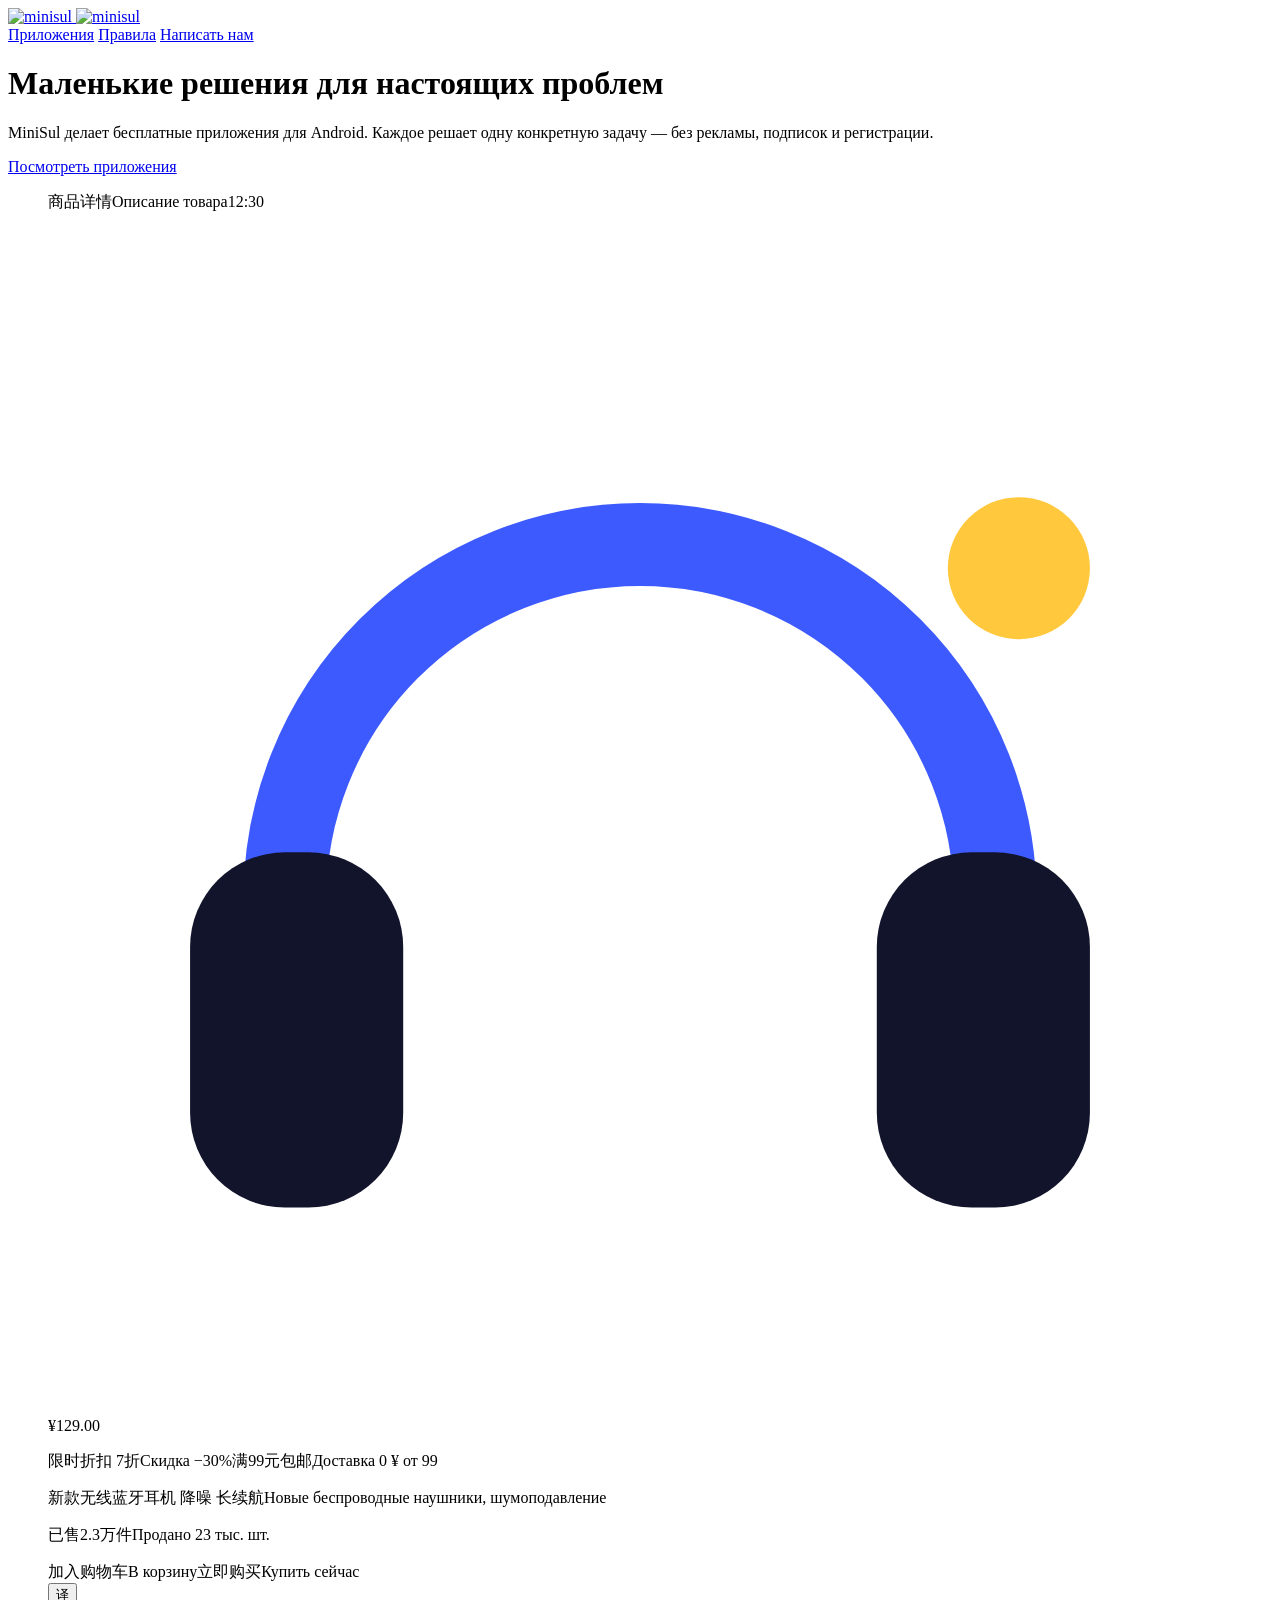
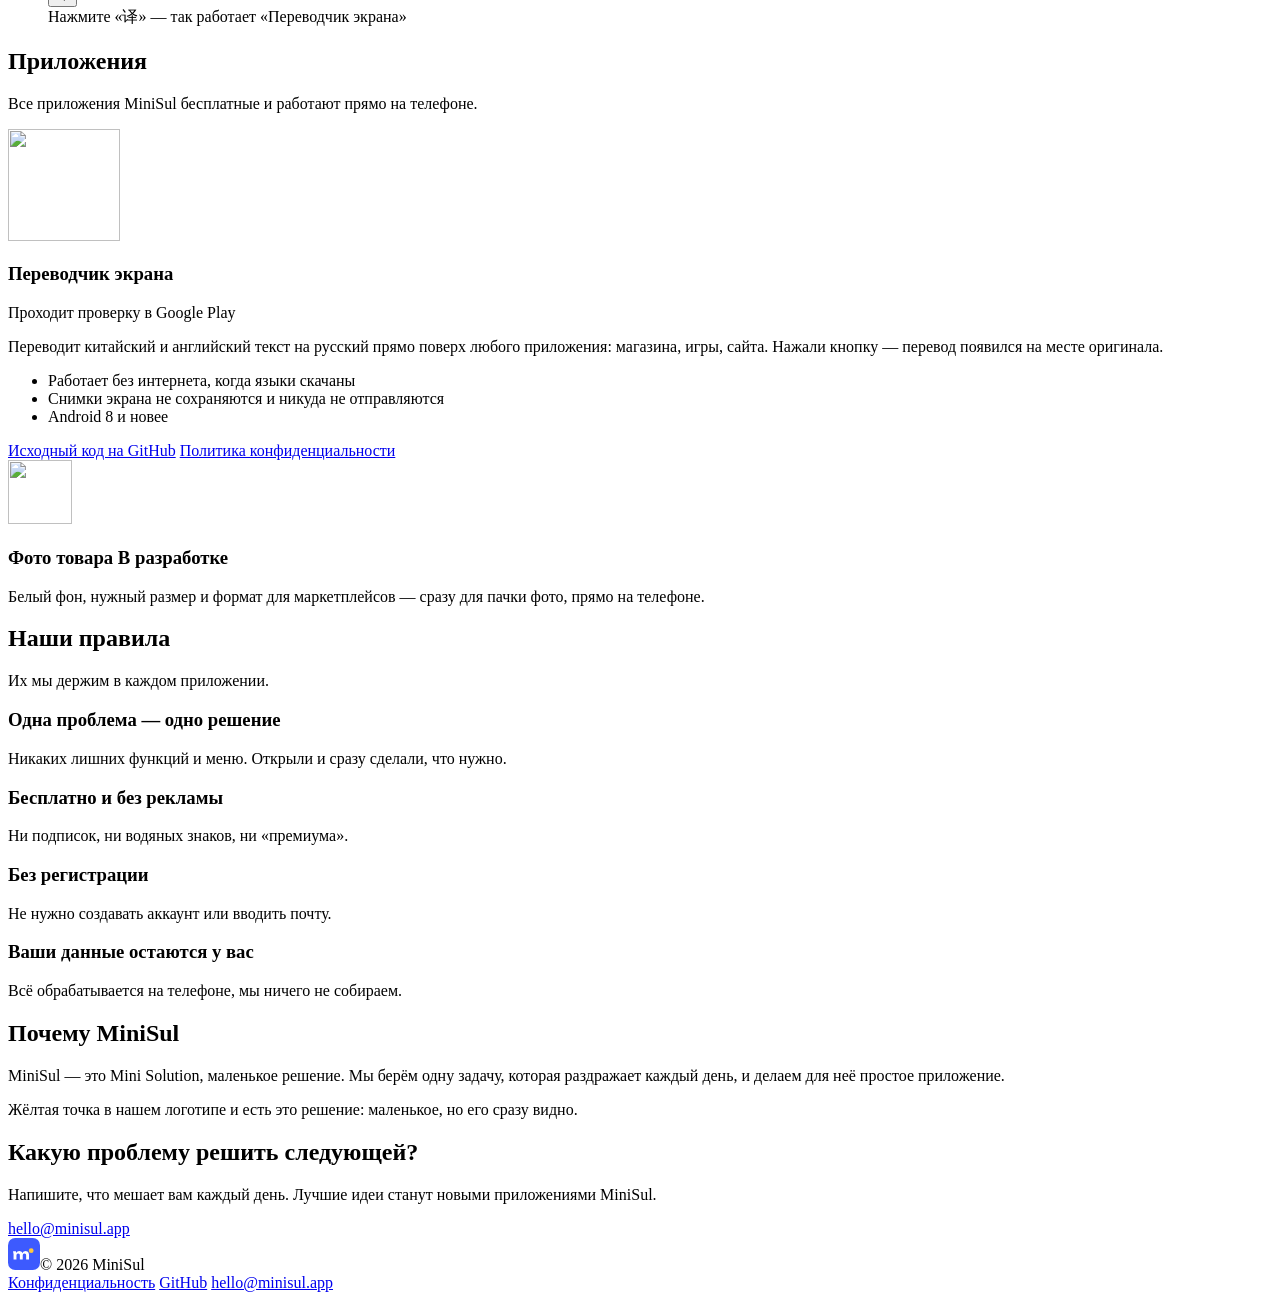
==== index.html @ 47e9462f "MiniSul site" ====
<!doctype html>
<html lang="ru">
<head>
<meta charset="utf-8">
<meta name="viewport" content="width=device-width, initial-scale=1">
<title>MiniSul — маленькие решения для настоящих проблем</title>
<meta name="description" content="MiniSul делает бесплатные приложения для Android без рекламы, подписок и регистрации. Первое — «Переводчик экрана»: китайский и английский на русский поверх любого приложения.">
<link rel="canonical" href="https://minisul.app/">
<meta name="theme-color" content="#3D5AFE">
<link rel="icon" href="/favicon.svg" type="image/svg+xml">
<link rel="icon" href="/favicon-32.png" sizes="32x32" type="image/png">
<link rel="apple-touch-icon" href="/apple-touch-icon.png">
<meta property="og:type" content="website">
<meta property="og:site_name" content="MiniSul">
<meta property="og:title" content="MiniSul — маленькие решения для настоящих проблем">
<meta property="og:description" content="Бесплатные приложения для Android без рекламы и регистрации.">
<meta property="og:url" content="https://minisul.app/">
<meta property="og:image" content="https://minisul.app/assets/img/og.png">
<meta name="twitter:card" content="summary_large_image">
<link rel="preconnect" href="https://fonts.googleapis.com">
<link rel="preconnect" href="https://fonts.gstatic.com" crossorigin>
<link rel="stylesheet" href="https://fonts.googleapis.com/css2?family=Manrope:wght@500;700;800&family=Unbounded:wght@700&display=swap">
<link rel="stylesheet" href="https://fonts.googleapis.com/css2?family=Noto+Sans+SC:wght@700&display=swap&text=%E6%96%B0%E6%AC%BE%E6%97%A0%E7%BA%BF%E8%93%9D%E7%89%99%E8%80%B3%E6%9C%BA%E9%99%8D%E5%99%AA%E9%95%BF%E7%BB%AD%E8%88%AA%E9%99%90%E6%97%B6%E6%8A%98%E6%89%A37%E6%8A%98%E6%BB%A199%E5%85%83%E5%8C%85%E9%82%AE%E5%B7%B2%E5%94%AE2.3%E4%B8%87%E4%BB%B6%E5%8A%A0%E5%85%A5%E8%B4%AD%E7%89%A9%E8%BD%A6%E7%AB%8B%E5%8D%B3%E8%B4%AD%E4%B9%B0%E5%95%86%E5%93%81%E8%AF%A6%E6%83%85%E8%AF%91">
<link rel="stylesheet" href="/assets/site.css">
</head>
<body>
<div class="wrap">
  <header class="top">
    <a class="logo" href="/" aria-label="MiniSul — на главную">
      <img class="logo-light" src="/assets/img/wordmark.svg" alt="minisul" width="152" height="30">
      <img class="logo-dark" src="/assets/img/wordmark-white.svg" alt="minisul" width="152" height="30">
    </a>
    <nav aria-label="Разделы">
      <a href="#apps">Приложения</a>
      <a class="opt" href="#rules">Правила</a>
      <a href="#contact">Написать нам</a>
    </nav>
  </header>

  <main>
    <div class="hero">
      <div>
        <h1>Маленькие решения для настоящих проблем<span class="dot" aria-hidden="true"></span></h1>
        <p class="lead">MiniSul делает бесплатные приложения для Android. Каждое решает одну конкретную задачу — без рекламы, подписок и регистрации.</p>
        <div class="actions">
          <a class="btn btn-primary" href="#apps">Посмотреть приложения</a>
        </div>
      </div>

      <figure class="demo" aria-label="Демонстрация: «Переводчик экрана» переводит китайский магазин на русский">
        <div class="phone" id="phone">
          <div class="bar"><span class="cn">商品详情<span class="ru">Описание товара</span></span><span>12:30</span></div>
          <div class="pic" aria-hidden="true">
            <svg viewBox="0 0 100 100"><path d="M20 58a30 30 0 0 1 60 0" fill="none" stroke="#3D5AFE" stroke-width="7" stroke-linecap="round"/><rect x="12" y="54" width="18" height="30" rx="8" fill="#12142B"/><rect x="70" y="54" width="18" height="30" rx="8" fill="#12142B"/><circle cx="82" cy="30" r="6" fill="#FFC83D"/></svg>
          </div>
          <p class="cn price">¥129.00</p>
          <p class="cn"><span class="cn tag">限时折扣 7折<span class="ru">Скидка −30%</span></span><span class="cn tag">满99元包邮<span class="ru">Доставка 0 ¥ от 99</span></span></p>
          <p class="cn title">新款无线蓝牙耳机 降噪 长续航<span class="ru">Новые беспроводные наушники, шумоподавление</span></p>
          <p class="cn small">已售2.3万件<span class="ru">Продано 23 тыс. шт.</span></p>
          <div class="buy"><span>加入购物车<span class="ru">В корзину</span></span><span>立即购买<span class="ru">Купить сейчас</span></span></div>
          <button class="fab" id="fab" type="button" aria-pressed="false" aria-label="Перевести экран">译</button>
        </div>
        <figcaption class="hint">Нажмите «译» — так работает «Переводчик экрана»</figcaption>
      </figure>
    </div>

    <section id="apps" aria-labelledby="apps-title">
      <h2 class="sec-title" id="apps-title">Приложения</h2>
      <p class="sec-lead">Все приложения MiniSul бесплатные и работают прямо на телефоне.</p>

      <article class="app-main">
        <img class="icon" src="/assets/img/icon-screen-translator.svg" alt="" width="112" height="112">
        <div>
          <h3>Переводчик экрана</h3>
          <span class="status">Проходит проверку в Google Play</span>
          <p>Переводит китайский и английский текст на русский прямо поверх любого приложения: магазина, игры, сайта. Нажали кнопку — перевод появился на месте оригинала.</p>
          <ul class="facts">
            <li>Работает без интернета, когда языки скачаны</li>
            <li>Снимки экрана не сохраняются и никуда не отправляются</li>
            <li>Android 8 и новее</li>
          </ul>
          <div class="actions">
            <a class="btn btn-ghost" href="https://github.com/alpharusts/ScreenTranslator">Исходный код на GitHub</a>
            <a href="/privacy/screen-translator/">Политика конфиденциальности</a>
          </div>
        </div>
      </article>

      <article class="app-next">
        <img src="/assets/img/icon-product-photo.svg" alt="" width="64" height="64">
        <div>
          <h3>Фото товара <span class="status">В разработке</span></h3>
          <p>Белый фон, нужный размер и формат для маркетплейсов — сразу для пачки фото, прямо на телефоне.</p>
        </div>
      </article>
    </section>

    <section id="rules" aria-labelledby="rules-title">
      <h2 class="sec-title" id="rules-title">Наши правила</h2>
      <p class="sec-lead">Их мы держим в каждом приложении.</p>
      <div class="rules">
        <div class="rule"><h3>Одна проблема — одно решение</h3><p>Никаких лишних функций и меню. Открыли и сразу сделали, что нужно.</p></div>
        <div class="rule"><h3>Бесплатно и без рекламы</h3><p>Ни подписок, ни водяных знаков, ни «премиума».</p></div>
        <div class="rule"><h3>Без регистрации</h3><p>Не нужно создавать аккаунт или вводить почту.</p></div>
        <div class="rule"><h3>Ваши данные остаются у вас</h3><p>Всё обрабатывается на телефоне, мы ничего не собираем.</p></div>
      </div>
    </section>

    <section aria-labelledby="about-title">
      <div class="about">
        <div>
          <h2 class="sec-title" id="about-title">Почему MiniSul</h2>
          <p>MiniSul — это Mini Solution, маленькое решение. Мы берём одну задачу, которая раздражает каждый день, и делаем для неё простое приложение.</p>
          <p>Жёлтая точка в нашем логотипе и есть это решение: маленькое, но его сразу видно.</p>
        </div>
        <div class="field" aria-hidden="true">
          <i></i><i></i><i></i><i></i><i></i><i></i><i></i><i></i>
          <i></i><i></i><i></i><i></i><i></i><i class="yes"></i><i></i><i></i>
          <i></i><i></i><i></i><i></i><i></i><i></i><i></i><i></i>
        </div>
      </div>
    </section>

    <section id="contact" aria-labelledby="contact-title">
      <div class="contact">
        <h2 class="sec-title" id="contact-title">Какую проблему решить следующей?</h2>
        <p class="sec-lead">Напишите, что мешает вам каждый день. Лучшие идеи станут новыми приложениями MiniSul.</p>
        <a class="mail" href="mailto:hello@minisul.app">hello@minisul.app</a>
      </div>
    </section>
  </main>

  <footer>
    <div class="row">
      <div class="brand"><img src="/favicon.svg" alt="" width="32" height="32">© 2026 MiniSul</div>
      <div class="links">
        <a href="/privacy/screen-translator/">Конфиденциальность</a>
        <a href="https://github.com/alpharusts">GitHub</a>
        <a href="mailto:hello@minisul.app">hello@minisul.app</a>
      </div>
    </div>
  </footer>
</div>

<script>
(function () {
  var phone = document.getElementById('phone');
  var fab = document.getElementById('fab');
  var touched = false;
  function set(on) { phone.classList.toggle('on', on); fab.setAttribute('aria-pressed', on ? 'true' : 'false'); }
  fab.addEventListener('click', function () { touched = true; set(!phone.classList.contains('on')); });
  // Один показ при загрузке: перевод появляется сам, дальше — по кнопке
  var reduce = window.matchMedia && window.matchMedia('(prefers-reduced-motion: reduce)').matches;
  if (!reduce) setTimeout(function () { if (!touched) set(true); }, 1400);
})();
</script>
</body>
</html>
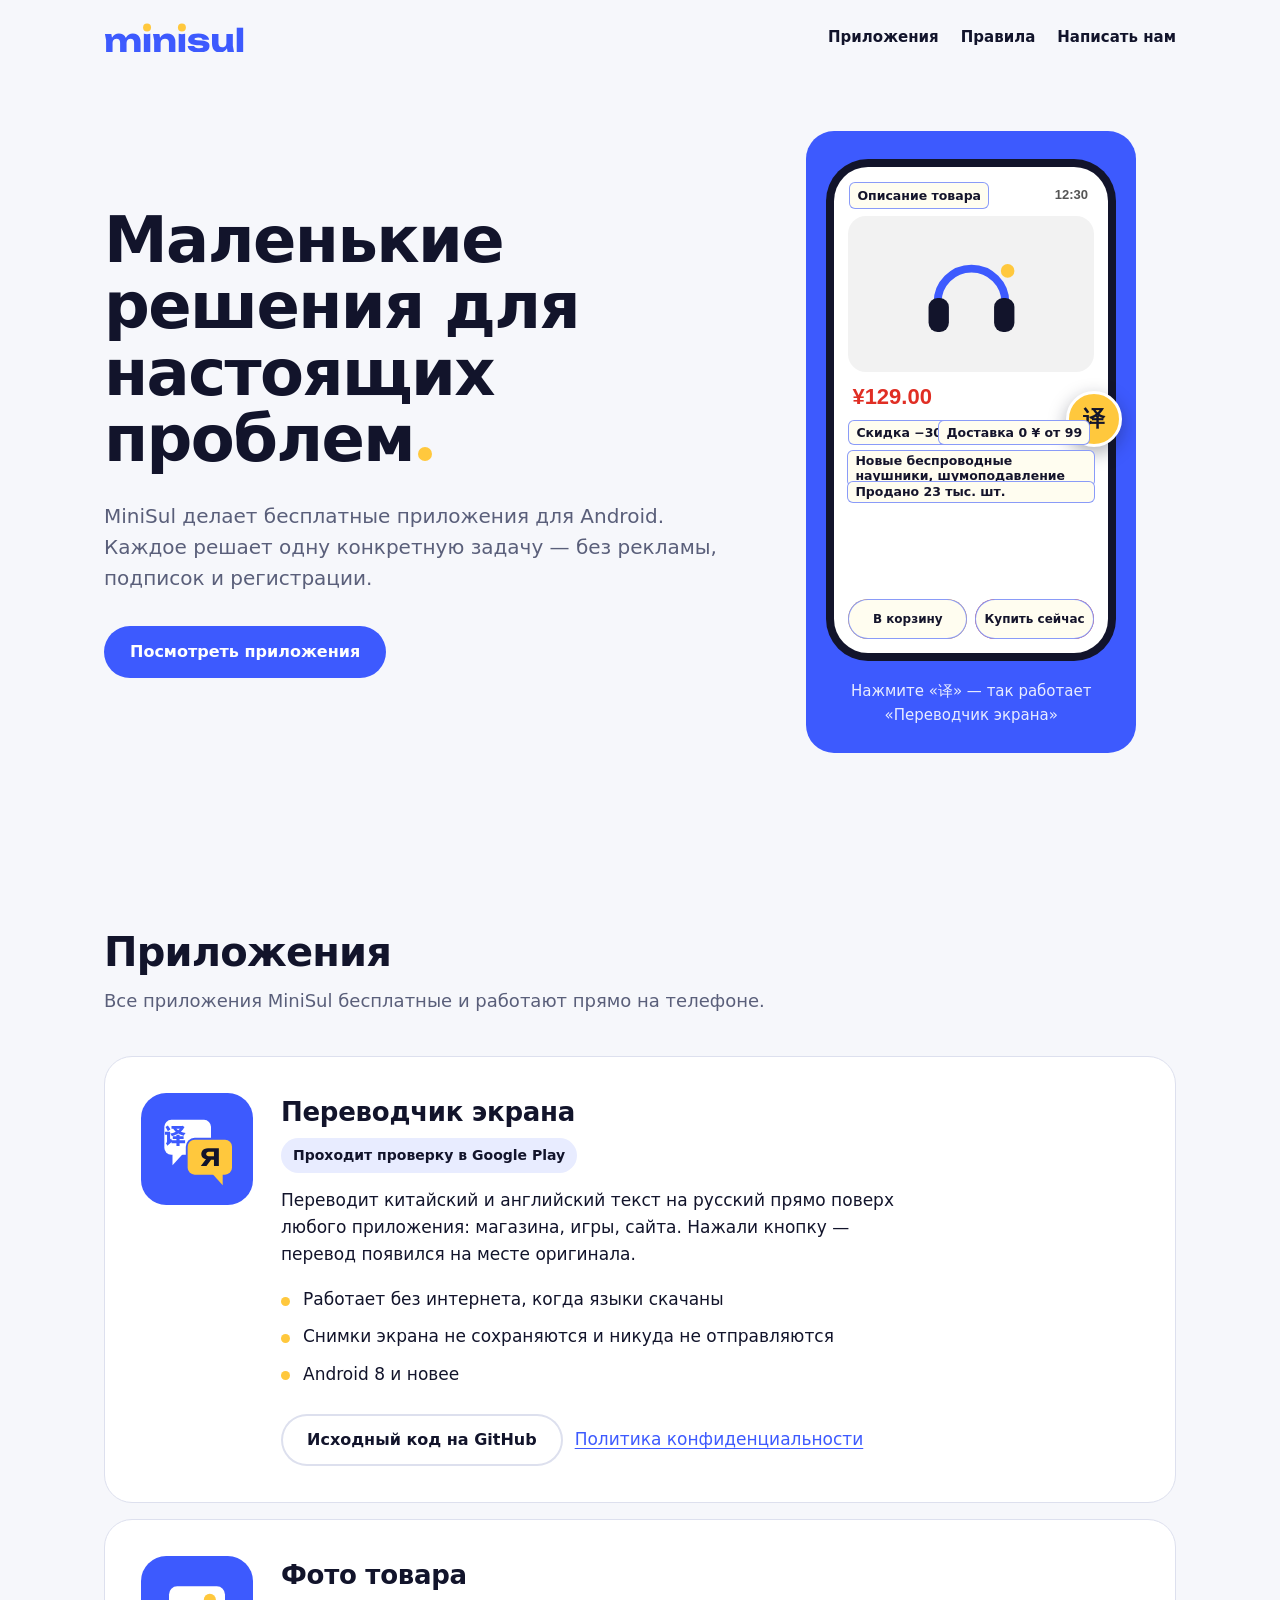
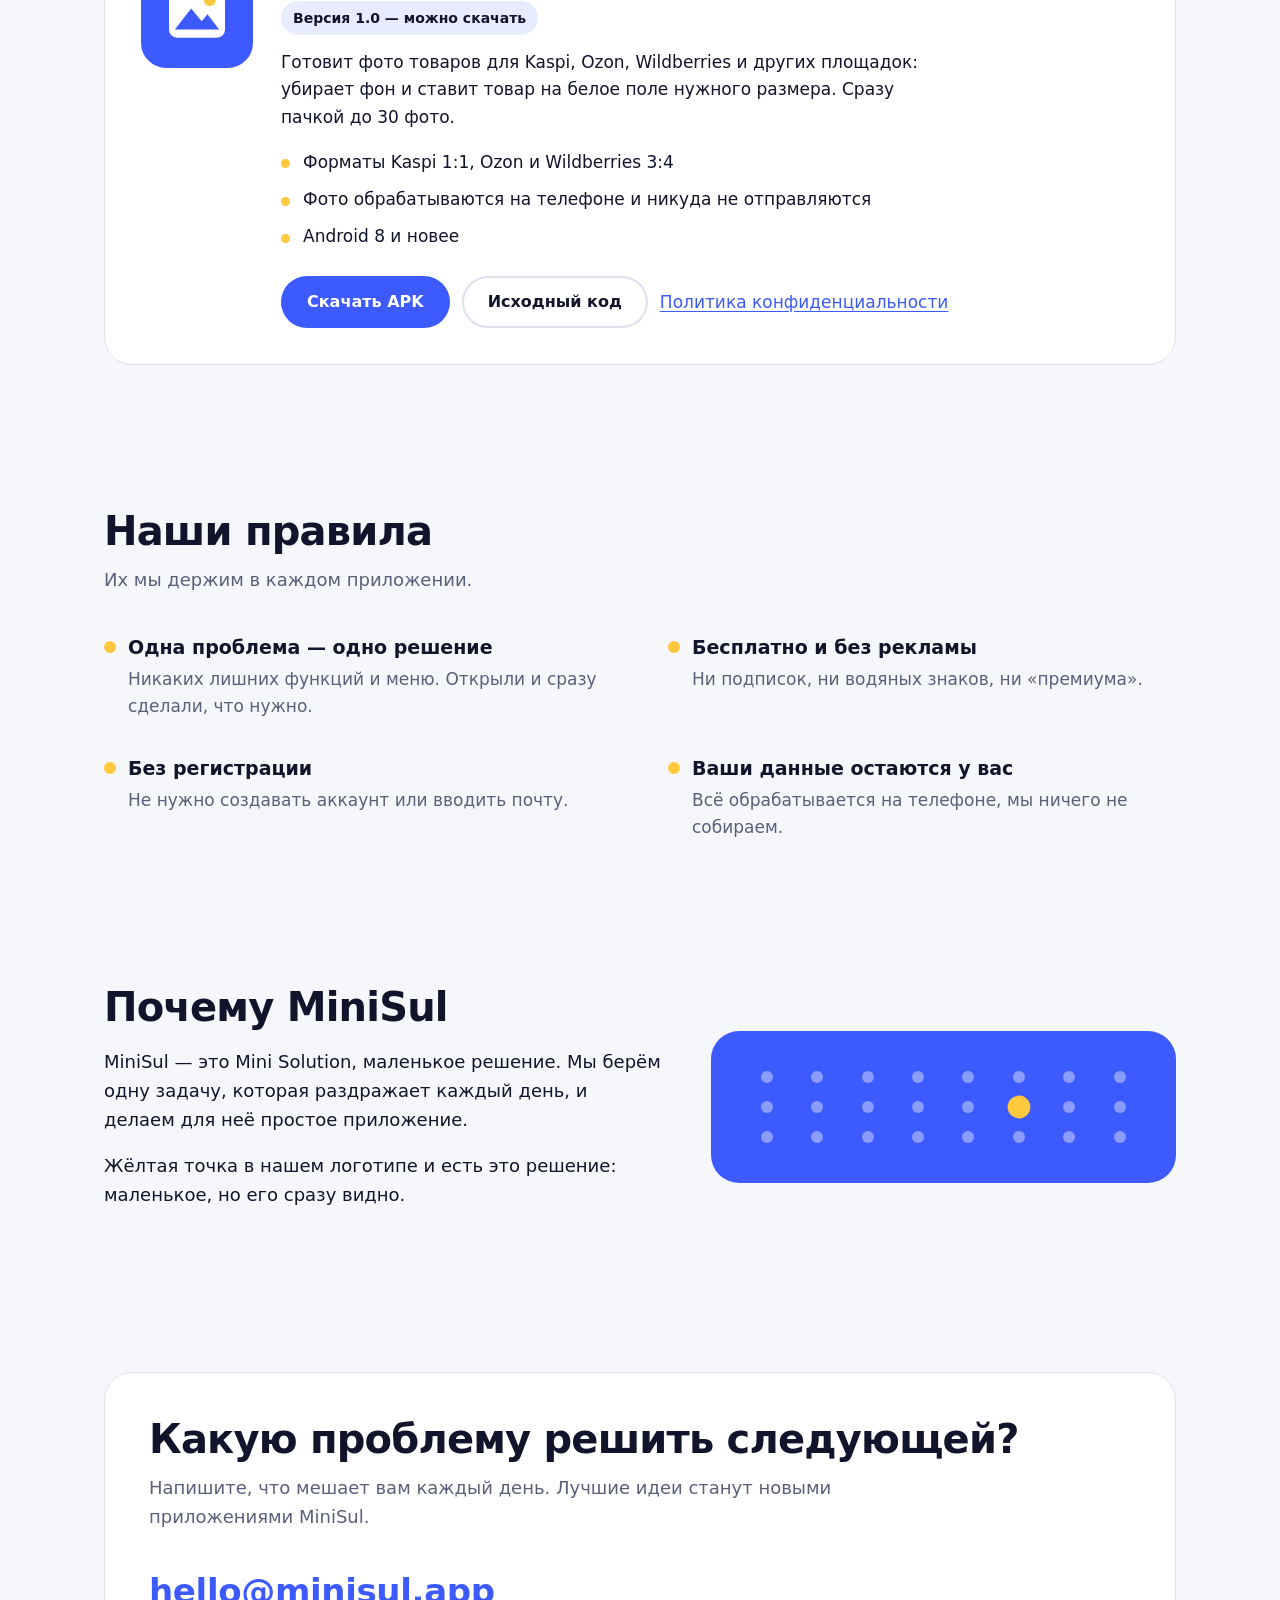
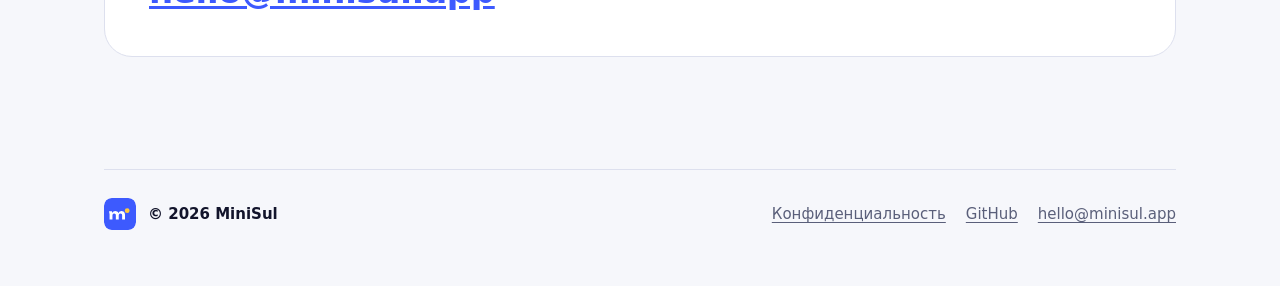
==== commit c0a83db3: "Фото товара: страница на сайте и скачивание" ====
--- a/index.html
+++ b/index.html
@@ -86,11 +86,22 @@
         </div>
       </article>
 
-      <article class="app-next">
-        <img src="/assets/img/icon-product-photo.svg" alt="" width="64" height="64">
+      <article class="app-main" style="margin-top: 16px">
+        <img class="icon" src="/assets/img/icon-product-photo.svg" alt="" width="112" height="112">
         <div>
-          <h3>Фото товара <span class="status">В разработке</span></h3>
-          <p>Белый фон, нужный размер и формат для маркетплейсов — сразу для пачки фото, прямо на телефоне.</p>
+          <h3>Фото товара</h3>
+          <span class="status">Версия 1.0 — можно скачать</span>
+          <p>Готовит фото товаров для Kaspi, Ozon, Wildberries и других площадок: убирает фон и ставит товар на белое поле нужного размера. Сразу пачкой до 30 фото.</p>
+          <ul class="facts">
+            <li>Форматы Kaspi 1:1, Ozon и Wildberries 3:4</li>
+            <li>Фото обрабатываются на телефоне и никуда не отправляются</li>
+            <li>Android 8 и новее</li>
+          </ul>
+          <div class="actions">
+            <a class="btn btn-primary" href="/downloads/FotoTovara.apk" download>Скачать APK</a>
+            <a class="btn btn-ghost" href="https://github.com/alpharusts/ProductPhoto">Исходный код</a>
+            <a href="/privacy/product-photo/">Политика конфиденциальности</a>
+          </div>
         </div>
       </article>
     </section>
--- a/assets/site.css
+++ b/assets/site.css
@@ -0,0 +1,172 @@
+/* MiniSul — сайт. Токены из бренд-системы MiniSul. */
+
+:root {
+  color-scheme: light;
+  --brand: #3D5AFE;          /* индиго MiniSul: плашки, кнопки */
+  --brand-strong: #2B44D9;
+  --brand-text: #3D5AFE;     /* ссылки и акценты текстом */
+  --brand-tint: #E8ECFF;
+  --accent: #FFC83D;         /* жёлтая «точка решения» — только акцент */
+  --on-brand: #FFFFFF;
+  --ink: #12142B;
+  --ink-muted: #5A5F7A;
+  --surface: #F6F7FB;
+  --surface-raised: #FFFFFF;
+  --line: #DDE0EE;
+  --bubble: #FFFDF0;
+  --font-display: "Unbounded", "Manrope", system-ui, sans-serif;
+  --font-sans: "Manrope", system-ui, -apple-system, "Segoe UI", Roboto, sans-serif;
+  --radius-sm: 8px; --radius-md: 16px; --radius-lg: 28px;
+  --space-1: 4px; --space-2: 8px; --space-4: 16px; --space-6: 24px;
+  --page: 1120px;
+}
+@media (prefers-color-scheme: dark) {
+  :root {
+    color-scheme: dark;
+    --brand-text: #8C9EFF;
+    --brand-tint: #1E2450;
+    --ink: #F2F3FA;
+    --ink-muted: #A3A8C3;
+    --surface: #0E1020;
+    --surface-raised: #181B33;
+    --line: #2A2E4D;
+  }
+}
+
+* { box-sizing: border-box; }
+html { -webkit-text-size-adjust: 100%; scroll-behavior: smooth; scroll-padding-top: 24px; }
+body { margin: 0; background: var(--surface); color: var(--ink); font: 500 17px/1.6 var(--font-sans); }
+img { max-width: 100%; display: block; }
+a { color: var(--brand-text); text-underline-offset: 3px; }
+a:hover { text-decoration-thickness: 2px; }
+:focus-visible { outline: 3px solid var(--accent); outline-offset: 3px; border-radius: 6px; }
+.wrap { max-width: var(--page); margin: 0 auto; padding: 0 var(--space-6); }
+
+/* Шапка */
+.top { display: flex; align-items: center; justify-content: space-between; gap: var(--space-6); padding: 22px 0; }
+.top .logo img { height: 30px; width: auto; }
+.top nav { display: flex; gap: 22px; font-weight: 700; font-size: 15px; }
+.top nav a { color: var(--ink); text-decoration: none; white-space: nowrap; }
+.top nav a:hover { color: var(--brand-text); }
+.logo-dark { display: none; }
+@media (prefers-color-scheme: dark) { .logo-light { display: none; } .logo-dark { display: block; } }
+
+/* Первый экран */
+.hero { display: grid; grid-template-columns: minmax(0, 3fr) minmax(0, 2fr); gap: 48px; align-items: center; padding: 40px 0 88px; }
+.hero h1 { font: 700 clamp(38px, 5vw, 64px)/1.04 var(--font-display); letter-spacing: -0.025em; margin: 0 0 28px; }
+.hero h1 .dot { display: inline-block; width: .22em; height: .22em; border-radius: 50%; background: var(--accent); margin-left: .06em; vertical-align: baseline; }
+.lead { font-size: 20px; line-height: 1.55; color: var(--ink-muted); max-width: 34em; margin: 0 0 32px; }
+.btn { display: inline-flex; align-items: center; justify-content: center; min-height: 52px; padding: 0 26px; border-radius: 999px; font: 700 16px/1 var(--font-sans); text-decoration: none; border: 0; cursor: pointer; }
+.btn-primary { background: var(--brand); color: var(--on-brand); }
+.btn-primary:hover { background: var(--brand-strong); }
+.btn-ghost { background: transparent; color: var(--ink); box-shadow: inset 0 0 0 2px var(--line); }
+.btn-ghost:hover { box-shadow: inset 0 0 0 2px var(--brand-text); }
+.actions { display: flex; flex-wrap: wrap; gap: 12px; align-items: center; }
+
+/* Живая демонстрация переводчика */
+.demo { position: relative; background: var(--brand); border-radius: var(--radius-lg); padding: 36px 28px 26px; color: var(--on-brand); overflow: hidden; }
+.demo .dots { position: absolute; top: 22px; right: 22px; display: grid; grid-template-columns: repeat(4, 8px); gap: 14px; }
+.demo .dots i { width: 8px; height: 8px; border-radius: 50%; background: rgba(255,255,255,.35); }
+.demo .dots i.yes { background: var(--accent); }
+.phone { position: relative; width: min(100%, 300px); margin: 0 auto; aspect-ratio: 9 / 16; background: #fff; color: #222; border-radius: 34px; padding: 14px; box-shadow: 0 0 0 8px #12142B; font-family: "Noto Sans SC", "PingFang SC", "Microsoft YaHei", sans-serif; font-weight: 700; }
+.phone .bar { display: flex; justify-content: space-between; font-size: 13px; color: #555; padding: 4px 6px 10px; }
+.phone .pic { height: 34%; border-radius: 18px; background: #F2F2F2; display: grid; place-items: center; }
+.phone .pic svg { width: 46%; height: auto; }
+.cn { position: relative; margin: 10px 4px 0; }
+.cn .cn, .bar .cn { margin: 0; }
+.cn { font-size: 15px; line-height: 1.35; }
+.cn.title { font-size: 16px; }
+.cn.price { color: #E02E24; font-size: 22px; }
+.cn.tag { display: inline-block; font-size: 12px; color: #E02E24; border: 1.5px solid #E02E24; border-radius: 6px; padding: 1px 6px; margin-right: 6px; }
+.cn.small { color: #777; font-size: 12px; }
+.phone .buy { position: absolute; left: 14px; right: 14px; bottom: 14px; display: grid; grid-template-columns: 1fr 1fr; gap: 8px; }
+.phone .buy > span { position: relative; text-align: center; color: #fff; border-radius: 999px; padding: 10px 4px; font-size: 13px; }
+.phone .buy > span:first-child { background: #FF9F1C; }
+.phone .buy > span:last-child { background: #E02E24; }
+/* русские плашки поверх оригинала — как в приложении */
+.ru { position: absolute; inset: -3px -5px auto -5px; min-height: calc(100% + 6px); z-index: 2; display: flex; align-items: center; padding: 2px 7px; background: var(--bubble); color: #14142B; border: 1.5px solid rgba(61,90,254,.6); border-radius: 6px; font: 700 12.5px/1.25 var(--font-sans); opacity: 0; transform: scale(.96); transition: opacity .28s ease, transform .28s ease; pointer-events: none; }
+.cn.price .ru { font-size: 15px; }
+.phone .buy .ru { inset: 0; min-height: 0; justify-content: center; border-radius: 999px; font-size: 12px; }
+.tag .ru, .bar .ru { right: auto; white-space: nowrap; }
+.phone.on .ru { opacity: 1; transform: none; }
+.fab { position: absolute; right: -14px; top: 46%; width: 56px; height: 56px; border-radius: 50%; border: 3px solid #fff; background: var(--brand); color: #fff; font: 700 22px/1 "Noto Sans SC", sans-serif; cursor: pointer; box-shadow: 0 6px 18px rgba(18,20,43,.35); }
+.fab[aria-pressed="true"] { background: var(--accent); color: #12142B; }
+.demo .hint { text-align: center; margin: 26px 0 0; font-size: 15px; color: #E8ECFF; }
+@media (prefers-reduced-motion: reduce) { .ru { transition: none; } html { scroll-behavior: auto; } }
+
+/* Разделы */
+section { padding: 72px 0; }
+.sec-title { font: 700 clamp(28px, 3.6vw, 40px)/1.12 var(--font-display); letter-spacing: -0.02em; margin: 0 0 12px; }
+.sec-lead { color: var(--ink-muted); max-width: 40em; margin: 0 0 40px; font-size: 18px; }
+
+/* Приложения */
+.app-main { display: grid; grid-template-columns: 112px minmax(0, 1fr); gap: 28px; background: var(--surface-raised); border-radius: var(--radius-lg); padding: 36px; border: 1px solid var(--line); }
+.app-main img.icon { width: 112px; height: 112px; }
+.app-main h3 { font: 700 26px/1.2 var(--font-display); margin: 4px 0 10px; letter-spacing: -0.01em; }
+.app-main p { margin: 0 0 18px; max-width: 38em; }
+.status { display: inline-block; font-size: 14px; font-weight: 700; padding: 6px 12px; border-radius: 999px; background: var(--brand-tint); color: var(--ink); margin-bottom: 14px; }
+.facts { list-style: none; padding: 0; margin: 0 0 26px; display: grid; gap: 10px; }
+.facts li { position: relative; padding-left: 22px; }
+.facts li::before { content: ""; position: absolute; left: 0; top: .62em; width: 9px; height: 9px; border-radius: 50%; background: var(--accent); }
+.app-next { display: grid; grid-template-columns: 64px minmax(0, 1fr); gap: 20px; align-items: center; padding: 26px 36px; margin-top: 16px; border-radius: var(--radius-lg); border: 2px dashed var(--line); }
+.app-next img { width: 64px; height: 64px; }
+.app-next h3 { font: 700 18px/1.3 var(--font-display); margin: 0 0 4px; }
+.app-next p { margin: 0; color: var(--ink-muted); font-size: 16px; }
+.app-next .status { margin: 0 0 0 10px; vertical-align: 2px; font-size: 12px; padding: 4px 10px; }
+
+/* Правила */
+.rules { display: grid; grid-template-columns: repeat(2, minmax(0, 1fr)); gap: 36px 56px; }
+.rule h3 { font: 800 19px/1.3 var(--font-sans); margin: 0 0 6px; display: flex; gap: 12px; align-items: baseline; }
+.rule h3::before { content: ""; flex: none; width: 12px; height: 12px; border-radius: 50%; background: var(--accent); transform: translateY(-1px); }
+.rule p { margin: 0 0 0 24px; color: var(--ink-muted); }
+
+/* О бренде */
+.about { display: grid; grid-template-columns: minmax(0, 6fr) minmax(0, 5fr); gap: 48px; align-items: center; }
+.about p { font-size: 18px; max-width: 34em; }
+.field { background: var(--brand); border-radius: var(--radius-lg); padding: 40px; display: grid; grid-template-columns: repeat(8, 1fr); gap: 18px; justify-items: center; }
+.field i { width: 12px; height: 12px; border-radius: 50%; background: rgba(255,255,255,.4); }
+.field i.yes { background: var(--accent); transform: scale(1.9); }
+
+/* Контакты */
+.contact { background: var(--surface-raised); border: 1px solid var(--line); border-radius: var(--radius-lg); padding: 44px; }
+.contact .mail { font: 700 clamp(22px, 3.2vw, 34px)/1.2 var(--font-display); letter-spacing: -0.01em; word-break: break-word; }
+
+/* Подвал */
+footer { padding: 40px 0 56px; color: var(--ink-muted); font-size: 15px; }
+footer .row { display: flex; flex-wrap: wrap; gap: 14px 28px; align-items: center; justify-content: space-between; border-top: 1px solid var(--line); padding-top: 28px; }
+footer .links { display: flex; flex-wrap: wrap; gap: 20px; }
+footer .links a { color: var(--ink-muted); }
+footer .brand { display: flex; align-items: center; gap: 12px; color: var(--ink); font-weight: 700; }
+footer .brand img { width: 32px; height: 32px; border-radius: 8px; }
+
+/* Текстовые страницы */
+.doc { max-width: 760px; padding: 24px 0 64px; }
+.doc h1 { font: 700 clamp(30px, 4.4vw, 44px)/1.12 var(--font-display); letter-spacing: -0.02em; margin: 16px 0 12px; }
+.doc h2 { font: 700 22px/1.3 var(--font-display); margin: 40px 0 10px; }
+.doc .meta { color: var(--ink-muted); margin: 0 0 28px; }
+.doc ul { padding-left: 22px; }
+.doc li { margin: 6px 0; }
+.back { font-weight: 700; text-decoration: none; }
+
+/* Телефон */
+@media (max-width: 860px) {
+  .hero { grid-template-columns: 1fr; padding-top: 16px; gap: 40px; }
+  .about { grid-template-columns: 1fr; }
+  .rules { grid-template-columns: 1fr; gap: 26px; }
+}
+@media (max-width: 600px) {
+  body { font-size: 16px; }
+  .wrap { padding: 0 18px; }
+  .top nav a.opt { display: none; }
+  .top nav { gap: 16px; font-size: 14px; }
+  .top .logo img { height: 26px; }
+  section { padding: 52px 0; }
+  .lead { font-size: 18px; }
+  .app-main { grid-template-columns: 1fr; padding: 26px; gap: 14px; }
+  .app-main img.icon { width: 84px; height: 84px; }
+  .app-next { grid-template-columns: 52px minmax(0, 1fr); padding: 20px; }
+  .app-next img { width: 52px; height: 52px; }
+  .contact { padding: 28px; }
+  .field { padding: 26px; gap: 14px; }
+  .fab { right: -8px; }
+}
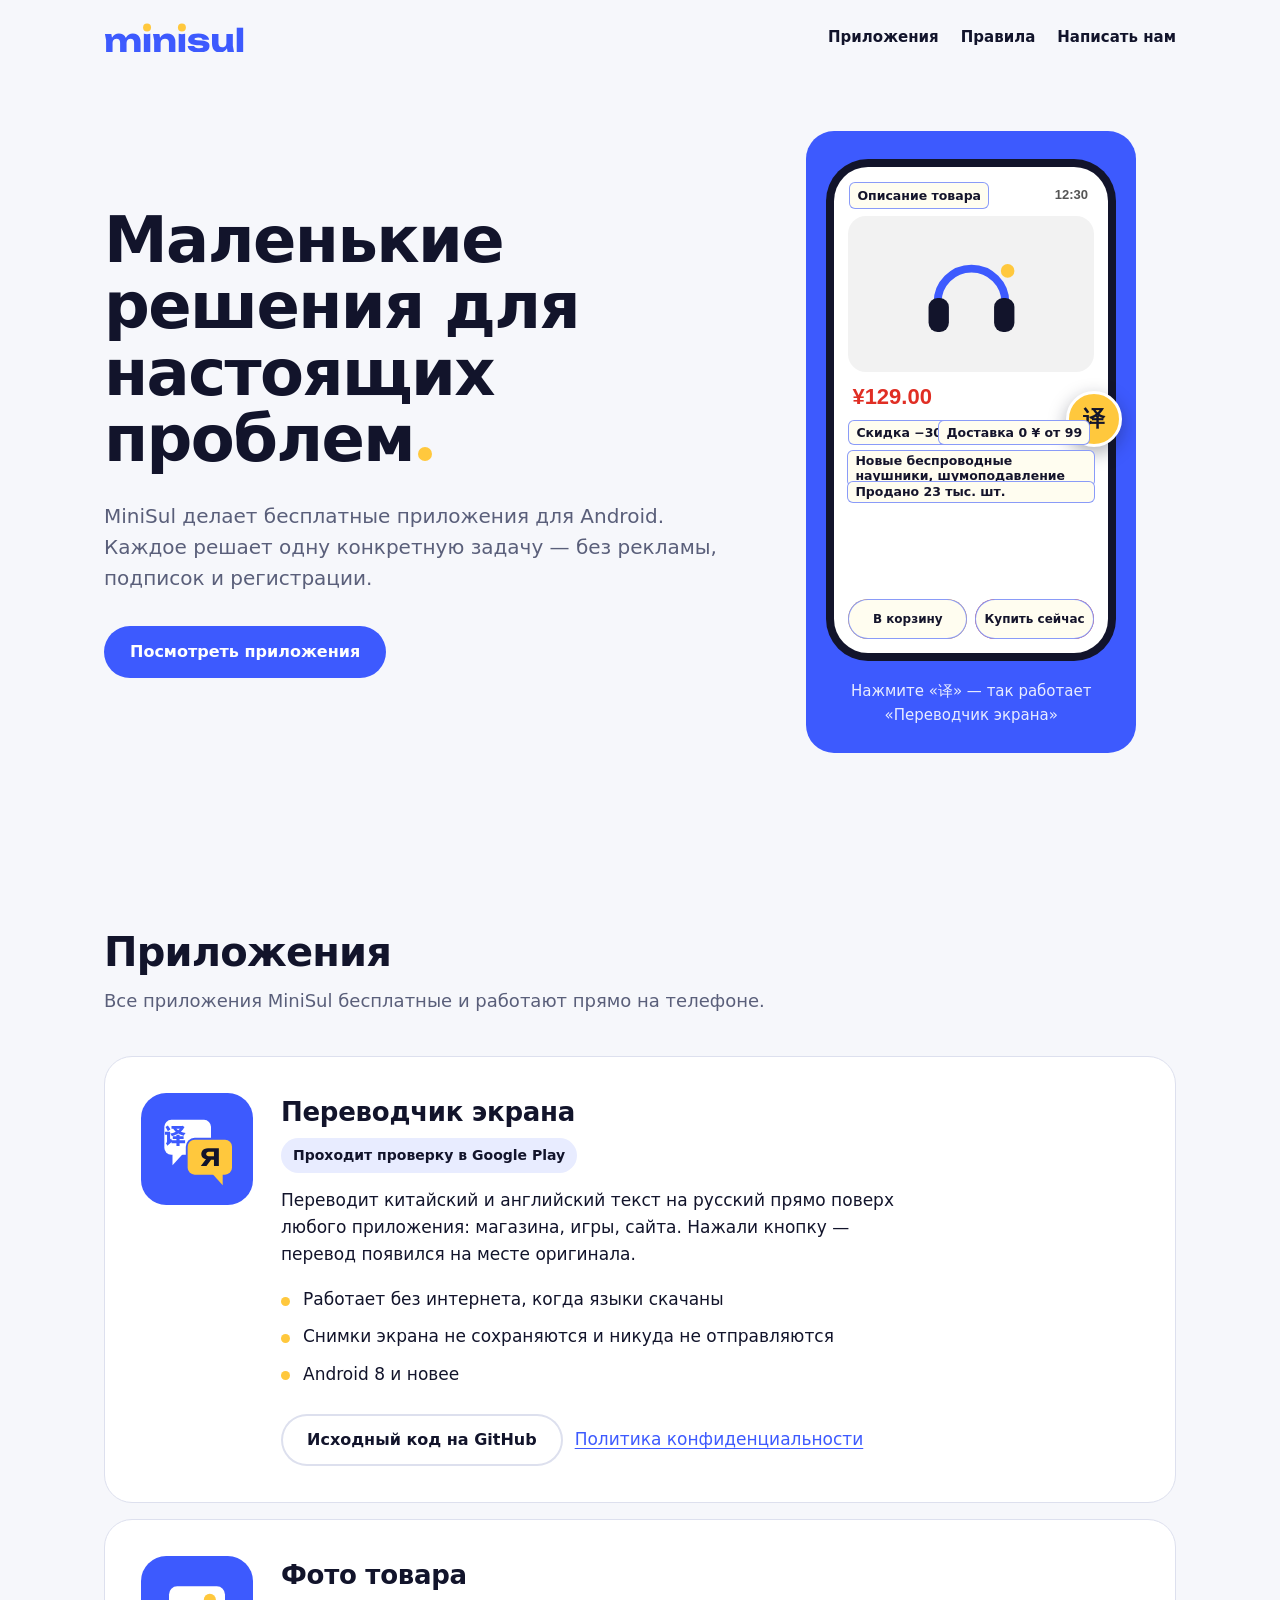
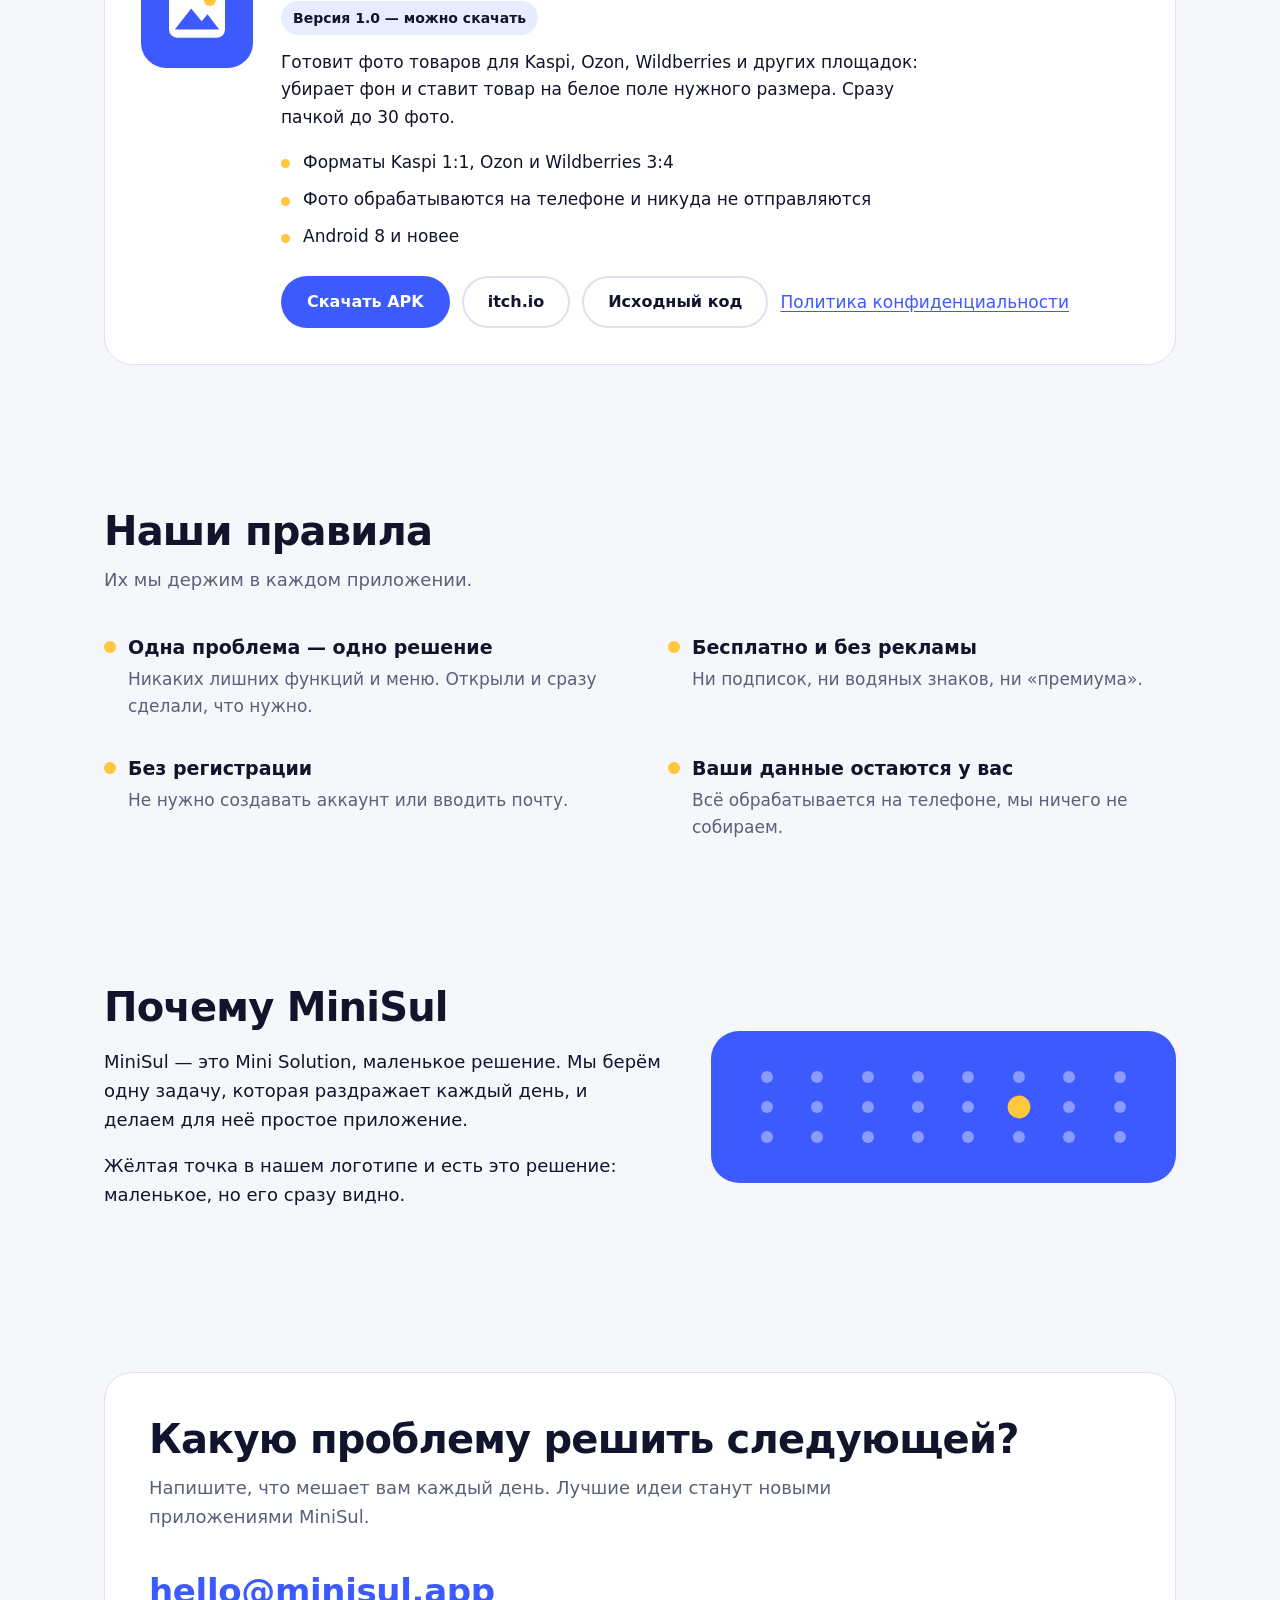
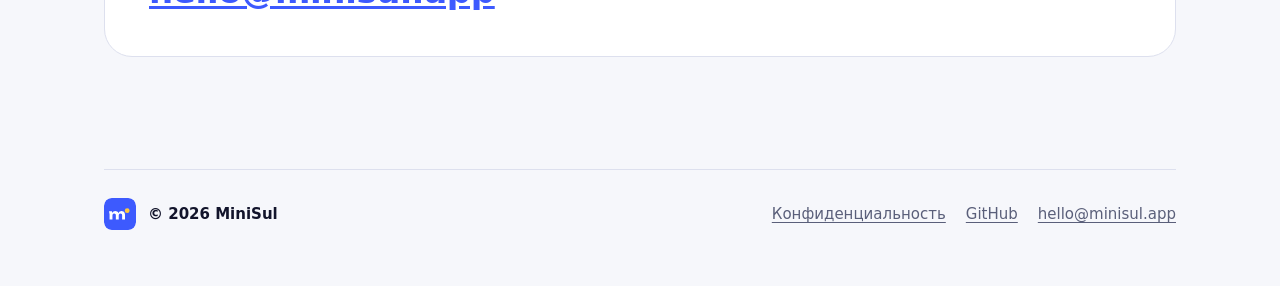
==== commit ecda00e2: "Ссылка на itch.io" ====
--- a/index.html
+++ b/index.html
@@ -99,6 +99,7 @@
           </ul>
           <div class="actions">
             <a class="btn btn-primary" href="/downloads/FotoTovara.apk" download>Скачать APK</a>
+            <a class="btn btn-ghost" href="https://minisul.itch.io/foto-tovara">itch.io</a>
             <a class="btn btn-ghost" href="https://github.com/alpharusts/ProductPhoto">Исходный код</a>
             <a href="/privacy/product-photo/">Политика конфиденциальности</a>
           </div>
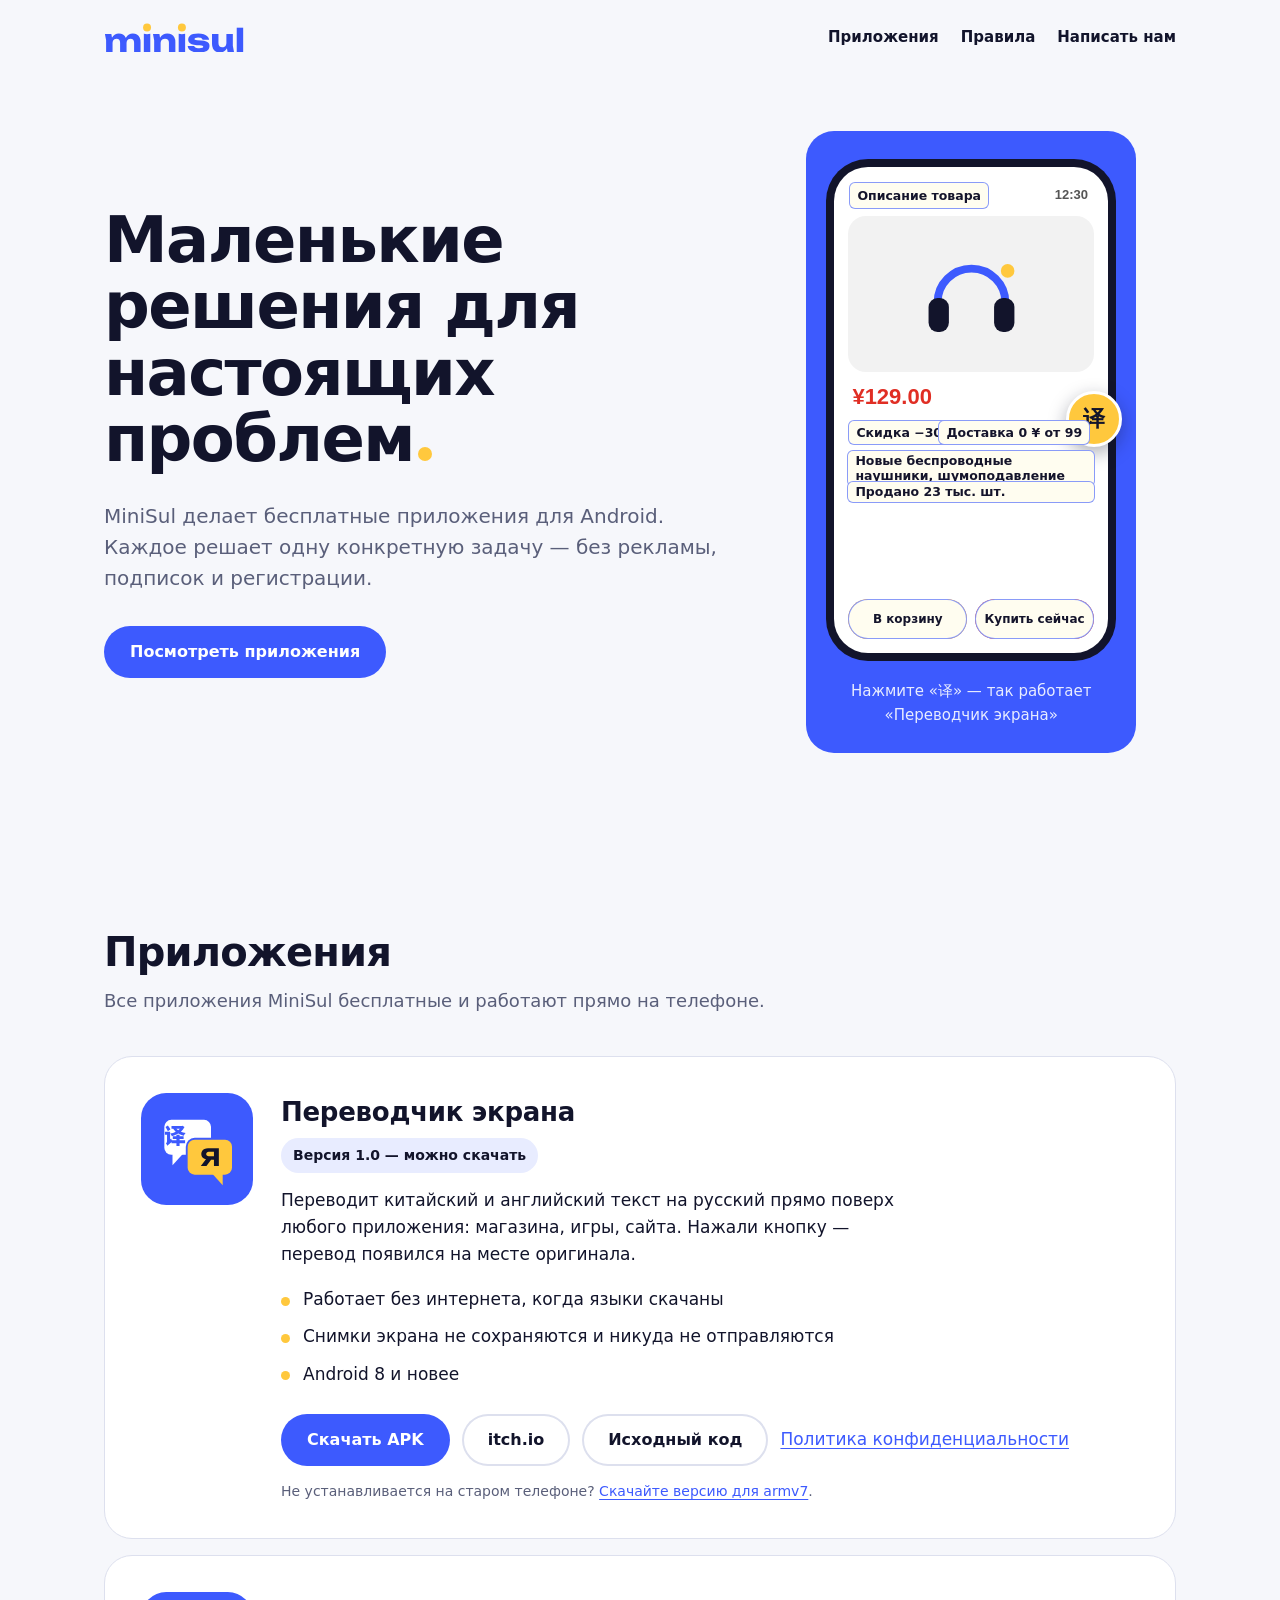
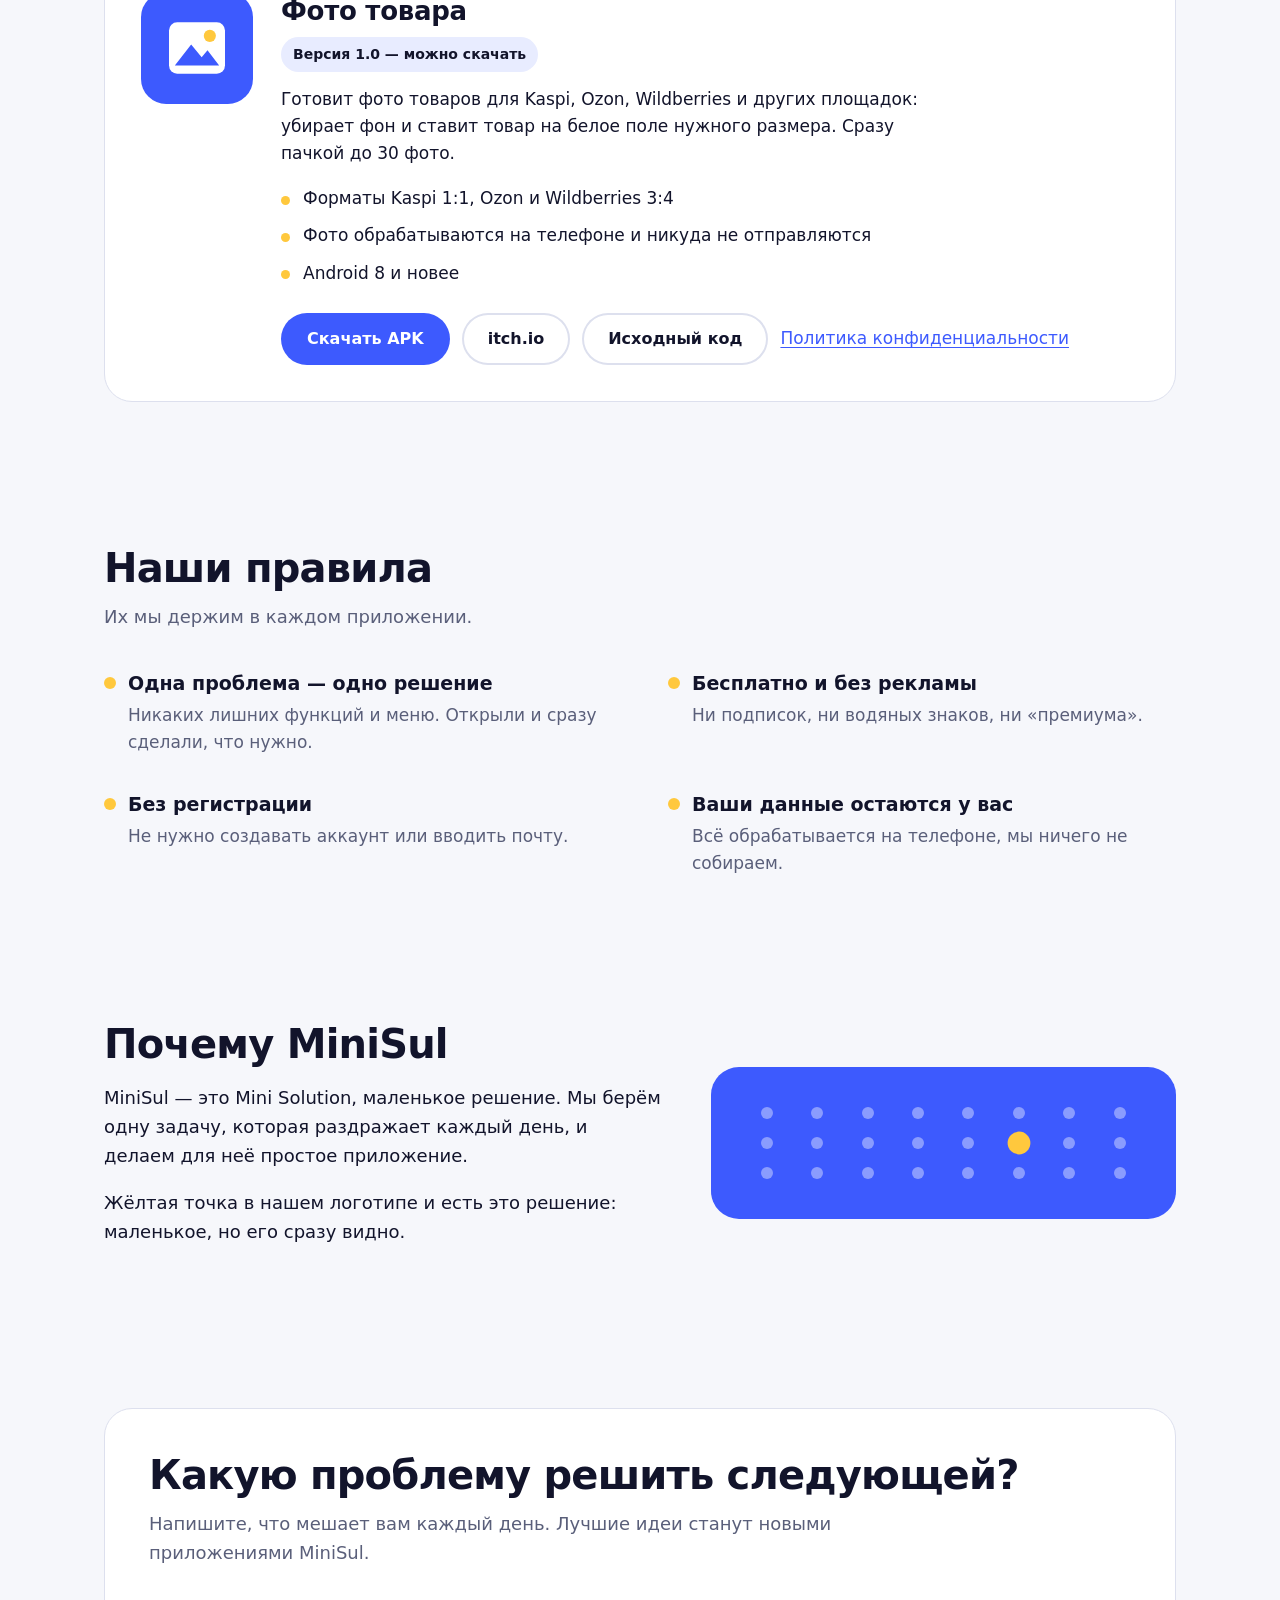
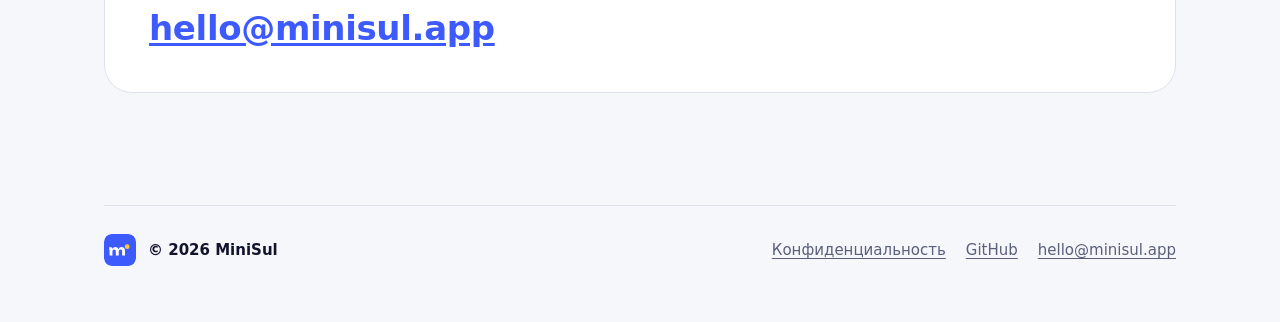
==== commit 710c42db: "Переводчик экрана: скачивание" ====
--- a/index.html
+++ b/index.html
@@ -72,7 +72,7 @@
         <img class="icon" src="/assets/img/icon-screen-translator.svg" alt="" width="112" height="112">
         <div>
           <h3>Переводчик экрана</h3>
-          <span class="status">Проходит проверку в Google Play</span>
+          <span class="status">Версия 1.0 — можно скачать</span>
           <p>Переводит китайский и английский текст на русский прямо поверх любого приложения: магазина, игры, сайта. Нажали кнопку — перевод появился на месте оригинала.</p>
           <ul class="facts">
             <li>Работает без интернета, когда языки скачаны</li>
@@ -80,9 +80,12 @@
             <li>Android 8 и новее</li>
           </ul>
           <div class="actions">
-            <a class="btn btn-ghost" href="https://github.com/alpharusts/ScreenTranslator">Исходный код на GitHub</a>
+            <a class="btn btn-primary" href="/downloads/ScreenTranslator.apk" download>Скачать APK</a>
+            <a class="btn btn-ghost" href="https://minisul.itch.io/perevodchik-ekrana">itch.io</a>
+            <a class="btn btn-ghost" href="https://github.com/alpharusts/ScreenTranslator">Исходный код</a>
             <a href="/privacy/screen-translator/">Политика конфиденциальности</a>
           </div>
+          <p style="margin: 14px 0 0; font-size: 14px; color: var(--ink-muted)">Не устанавливается на старом телефоне? <a href="/downloads/ScreenTranslator-armv7.apk" download>Скачайте версию для armv7</a>.</p>
         </div>
       </article>
 
